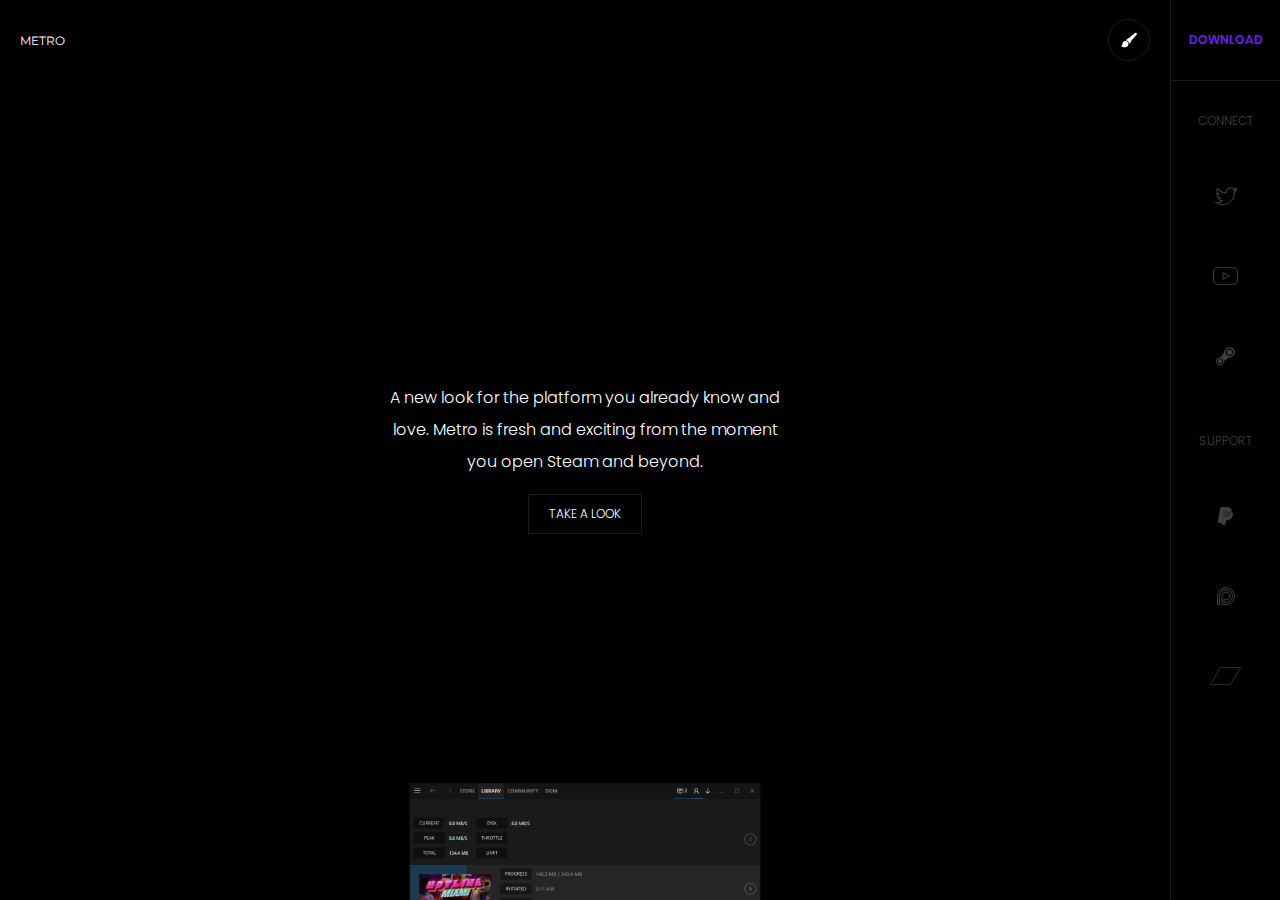
==== index.html @ f6cd9acb "Initial Commit" ====
<!doctype html>
<html lang="en">
  <head>
    <meta charset="utf-8">
    <title>Metro</title>
    <meta name="description" content="Metro for Steam">
    <meta name="author" content="Dominic Minischetti">
    <meta name="viewport" content="width=device-width, height=device-height, initial-scale=1.0, minimum-scale=1.0, maximum-scale=1.0, user-scalable=no">
    <link href='https://fonts.googleapis.com/css?family=Poppins:400,300|Montserrat|Libre+Baskerville' rel='stylesheet' type='text/css'>
    <link rel="stylesheet" href="css/style.css">
    <link rel="shortcut icon" href="assets/favicon.ico" type="image/x-icon">
    <link rel="icon" href="assets/favicon.png" type="image/png">
  </head>
  <body>

    <div class="video-container">
      <span class="video-close">Close</span>
      <iframe width="1280" height="720" src="https://www.youtube.com/embed/JkU-_6MMcXQ?enablejsapi=1" frameborder="0" allowfullscreen></iframe>
      <div class="dim"></div>
    </div>
    <div class="container">
      <div class="section">
        <nav>
          <h1>Metro</h1>
          <div>
            <a href="" class="icon-container">
              <img class="icon" src="assets/brush.svg"/>
            </a>
          </div>
        </nav>
        <div class="content">
          <p>A new look for the platform you already know and love. Metro is fresh and exciting from the moment you open Steam and beyond.</p>
          <span class="video button">Take a Look</span>
          <img src="assets/downloads.png"/>
        </div>
      </div>
      <div class="sidebar">
        <a href="" class="item important">Download</a>
        <span class="item label">Connect</span>
        <a href="" class="item">
          <img class="icon" src="assets/twitter.svg"/>
        </a>
        <a href="" class="item">
          <img class="icon" src="assets/youtube.svg"/>
        </a>
        <a href="" class="item">
          <img class="icon" src="assets/steam.svg"/>
        </a>
        <div class="item label tooltip-container">
          <span>Support</span>
          <div class="tooltip">
            <span>If you<img src="assets/heart.svg"/>Metro</span>
          </div>
        </div>
        <a href="" class="item">
          <img class="icon" src="assets/paypal.svg"/>
        </a>
        <a href="" class="item">
          <img class="icon" src="assets/patreon.svg"/>
        </a>
        <a href="" class="item">
          <img class="icon" src="assets/bandcamp.svg"/>
        </a>
      </div>
    </div>
    <script src="js/jquery.js"></script>
    <script src="js/custom.js"></script>
  </body>
</html>
---- css/style.css ----
::selection{color:#fff;background-color:#6624e2}html,body{margin:0;padding:0}html,body,.container,.dim{width:100%;height:100%}html{font-size:10px}body{font-family:'Poppins',sans-serif;font-size:1.6rem;font-weight:300;background-color:#000;color:#fff;overflow:hidden}.noScroll{overflow:hidden}h1,h2,h3{font-family:'Montserrat',sans-serif;font-weight:400;text-transform:uppercase}h1,h2{margin:0}h1{font-size:4.8rem}h2{text-align:center;font-size:3.6rem}h3{text-align:center;font-size:1.8rem}a{color:inherit;text-decoration:none}p{line-height:2}nav,nav div,.container,.section,.sidebar,.icon-container{display:flex}.content,.icon,nav h1,nav div{margin:auto}nav,.sidebar{box-sizing:border-box}nav{position:absolute;width:100%;height:8rem;padding:0 2rem;justify-content:space-between;}nav h1,nav div{flex:1}nav h1{font-size:1.2rem}nav div{justify-content:flex-end}nav .icon-container{width:4rem;height:4rem;border:1px solid rgba(255,255,255,0.1);border-radius:50%}.container{transition:.25s all ease}.shrink{opacity:0;transform:scale(.9)}.section{position:relative;width:100%;height:100%;}.section .button{cursor:pointer;display:inline-block;font-size:1.2rem;text-transform:uppercase;border:1px solid rgba(255,255,255,0.1);padding:1rem 2rem}.content{text-align:center;width:35%;}.content img{width:30%;position:absolute;left:50%;transform:translateX(-50%);bottom:0}.sidebar{width:12rem;border-left:1px solid rgba(255,255,255,0.1);font-size:1.2rem;flex-direction:column;background-color:#000;}.sidebar .item{width:100%;height:8rem;line-height:8rem;text-align:center;text-transform:uppercase;color:rgba(255,255,255,0.25)}.sidebar .label{position:relative;cursor:pointer}.sidebar .tooltip-container .tooltip{visibility:hidden;color:rgba(255,255,255,0.25);position:absolute;top:0;right:75%;width:20rem;height:100%;background-color:rgba(255,255,255,0.05);z-index:-1;opacity:0;transition:.25s all ease;}.sidebar .tooltip-container .tooltip span img{animation:1s pulse infinite;vertical-align:sub;margin:0 1rem}.sidebar .tooltip-container:hover .tooltip{visibility:visible;opacity:1;right:100%}.sidebar .important{font-weight:600;color:#6624e2;border-bottom:1px solid rgba(255,255,255,0.1)}.sidebar .item .icon{transition:.25s all ease;filter:grayscale(1)}.sidebar .item:hover .icon{filter:grayscale(0)}.video-container{position:fixed;z-index:2;top:0;left:0;width:100%;height:100%;transform:scale(1.1);opacity:0;visibility:hidden;transition:.25s all ease;}.video-container.open{opacity:1;visibility:visible;transform:scale(1)}.video-container .dim{position:fixed;top:0;left:0;visibility:hidden;z-index:2}iframe{position:absolute;top:50%;left:50%;transform:translate(-50%,-50%);position:fixed;transition:.25s all ease;opacity:0;visibility:hidden;z-index:3;width:1280px;height:720px}.video-close{cursor:pointer;position:absolute;right:0;width:12rem;height:8rem;line-height:8rem;font-size:1.2rem;font-weight:600;color:#6624e2;text-transform:uppercase;text-align:center;border:1px solid rgba(255,255,255,0.1);border-top:0;border-right:0}.open{visibility:visible;opacity:1}@keyframes pulse{0%{transform:scale(1)}20%{transform:scale(1.1)}30%{transform:scale(1)}40%{transform:scale(1.1)}}@keyframes slideDown{0%{opacity:0;transform:translateY(-10%)}100%{opacity:1;transform:translateY(0)}}/*# sourceMappingURL=style.css.map */
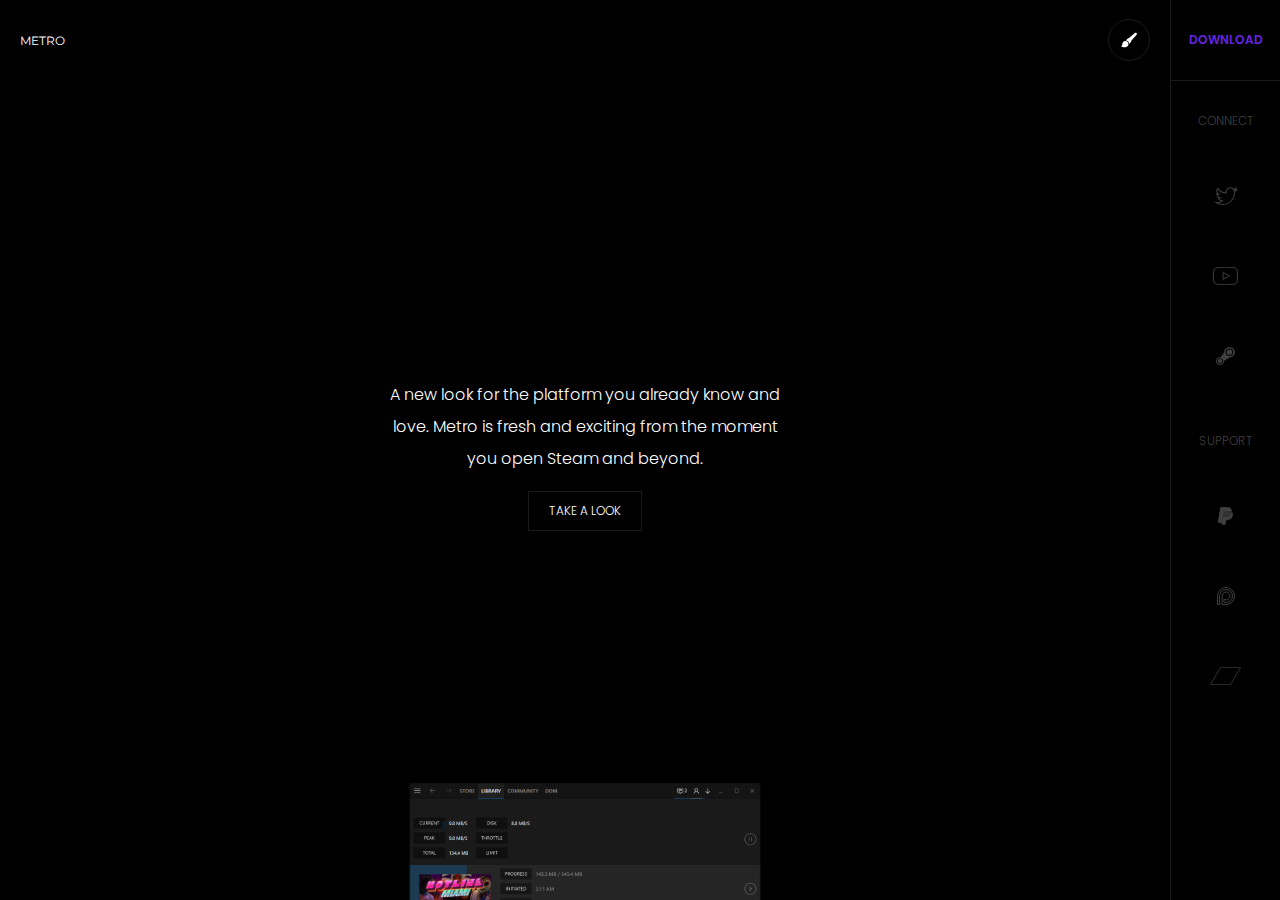
==== commit ac1b03e8: "Remove deprecated JS and CSS, Add button hover effect" ====
--- a/index.html
+++ b/index.html
@@ -30,12 +30,12 @@
         </nav>
         <div class="content">
           <p>A new look for the platform you already know and love. Metro is fresh and exciting from the moment you open Steam and beyond.</p>
-          <span class="video button">Take a Look</span>
+          <span class="video-toggle button flash">Take a Look</span>
           <img src="assets/downloads.png"/>
         </div>
       </div>
       <div class="sidebar">
-        <a href="" class="item important">Download</a>
+        <a href="" class="item important flash">Download</a>
         <span class="item label">Connect</span>
         <a href="" class="item">
           <img class="icon" src="assets/twitter.svg"/>
--- a/css/style.css
+++ b/css/style.css
@@ -1 +1 @@
-::selection{color:#fff;background-color:#6624e2}html,body{margin:0;padding:0}html,body,.container,.dim{width:100%;height:100%}html{font-size:10px}body{font-family:'Poppins',sans-serif;font-size:1.6rem;font-weight:300;background-color:#000;color:#fff;overflow:hidden}.noScroll{overflow:hidden}h1,h2,h3{font-family:'Montserrat',sans-serif;font-weight:400;text-transform:uppercase}h1,h2{margin:0}h1{font-size:4.8rem}h2{text-align:center;font-size:3.6rem}h3{text-align:center;font-size:1.8rem}a{color:inherit;text-decoration:none}p{line-height:2}nav,nav div,.container,.section,.sidebar,.icon-container{display:flex}.content,.icon,nav h1,nav div{margin:auto}nav,.sidebar{box-sizing:border-box}nav{position:absolute;width:100%;height:8rem;padding:0 2rem;justify-content:space-between;}nav h1,nav div{flex:1}nav h1{font-size:1.2rem}nav div{justify-content:flex-end}nav .icon-container{width:4rem;height:4rem;border:1px solid rgba(255,255,255,0.1);border-radius:50%}.container{transition:.25s all ease}.shrink{opacity:0;transform:scale(.9)}.section{position:relative;width:100%;height:100%;}.section .button{cursor:pointer;display:inline-block;font-size:1.2rem;text-transform:uppercase;border:1px solid rgba(255,255,255,0.1);padding:1rem 2rem}.content{text-align:center;width:35%;}.content img{width:30%;position:absolute;left:50%;transform:translateX(-50%);bottom:0}.sidebar{width:12rem;border-left:1px solid rgba(255,255,255,0.1);font-size:1.2rem;flex-direction:column;background-color:#000;}.sidebar .item{width:100%;height:8rem;line-height:8rem;text-align:center;text-transform:uppercase;color:rgba(255,255,255,0.25)}.sidebar .label{position:relative;cursor:pointer}.sidebar .tooltip-container .tooltip{visibility:hidden;color:rgba(255,255,255,0.25);position:absolute;top:0;right:75%;width:20rem;height:100%;background-color:rgba(255,255,255,0.05);z-index:-1;opacity:0;transition:.25s all ease;}.sidebar .tooltip-container .tooltip span img{animation:1s pulse infinite;vertical-align:sub;margin:0 1rem}.sidebar .tooltip-container:hover .tooltip{visibility:visible;opacity:1;right:100%}.sidebar .important{font-weight:600;color:#6624e2;border-bottom:1px solid rgba(255,255,255,0.1)}.sidebar .item .icon{transition:.25s all ease;filter:grayscale(1)}.sidebar .item:hover .icon{filter:grayscale(0)}.video-container{position:fixed;z-index:2;top:0;left:0;width:100%;height:100%;transform:scale(1.1);opacity:0;visibility:hidden;transition:.25s all ease;}.video-container.open{opacity:1;visibility:visible;transform:scale(1)}.video-container .dim{position:fixed;top:0;left:0;visibility:hidden;z-index:2}iframe{position:absolute;top:50%;left:50%;transform:translate(-50%,-50%);position:fixed;transition:.25s all ease;opacity:0;visibility:hidden;z-index:3;width:1280px;height:720px}.video-close{cursor:pointer;position:absolute;right:0;width:12rem;height:8rem;line-height:8rem;font-size:1.2rem;font-weight:600;color:#6624e2;text-transform:uppercase;text-align:center;border:1px solid rgba(255,255,255,0.1);border-top:0;border-right:0}.open{visibility:visible;opacity:1}@keyframes pulse{0%{transform:scale(1)}20%{transform:scale(1.1)}30%{transform:scale(1)}40%{transform:scale(1.1)}}@keyframes slideDown{0%{opacity:0;transform:translateY(-10%)}100%{opacity:1;transform:translateY(0)}}/*# sourceMappingURL=style.css.map */+::selection{color:#fff;background-color:#6624e2}html,body{margin:0;padding:0}html,body,.container,.dim{width:100%;height:100%}html{font-size:10px}body{font-family:'Poppins',sans-serif;font-size:1.6rem;font-weight:300;background-color:#000;color:#fff;overflow:hidden}h1,h2,h3{font-family:'Montserrat',sans-serif;font-weight:400;text-transform:uppercase}h1,h2{margin:0}h1{font-size:4.8rem}h2{text-align:center;font-size:3.6rem}h3{text-align:center;font-size:1.8rem}a{color:inherit;text-decoration:none}p{line-height:2}nav,nav div,.container,.section,.sidebar,.icon-container{display:flex}.content,.icon,nav h1,nav div{margin:auto}nav,.sidebar{box-sizing:border-box}nav{position:absolute;width:100%;height:8rem;padding:0 2rem;justify-content:space-between;}nav h1,nav div{flex:1}nav h1{font-size:1.2rem}nav div{justify-content:flex-end}nav .icon-container{width:4rem;height:4rem;border:1px solid rgba(255,255,255,0.1);border-radius:50%}.container{transition:.25s all ease}.shrink{opacity:0;visibility:hidden;transform:scale(.9)}.section{position:relative;width:100%;height:100%;}.section .button{cursor:pointer;display:inline-block;font-size:1.2rem;text-transform:uppercase;border:1px solid rgba(255,255,255,0.1);padding:1rem 2rem}.flash{position:relative;overflow:hidden;}.flash:after{z-index:0;transition:.25s all ease;content:"";position:absolute;top:50%;left:50%;transform:translate(-50%,-50%);top:0;width:100%;height:100%;background-color:rgba(255,255,255,0.05);transform:translate(-50%,-100%)}.flash:hover:after{transform:translate(-50%,100%)}.content{text-align:center;width:35%;}.content img{width:30%;position:absolute;left:50%;transform:translateX(-50%);bottom:0}.sidebar{width:12rem;border-left:1px solid rgba(255,255,255,0.1);font-size:1.2rem;flex-direction:column;background-color:#000;}.sidebar .item{width:100%;height:8rem;line-height:8rem;text-align:center;text-transform:uppercase;color:rgba(255,255,255,0.25)}.sidebar .label{position:relative;cursor:pointer}.sidebar .tooltip-container .tooltip{opacity:0;visibility:hidden;color:rgba(255,255,255,0.25);position:absolute;top:0;right:75%;width:20rem;height:100%;background-color:rgba(255,255,255,0.05);z-index:-1;transition:.25s all ease;}.sidebar .tooltip-container .tooltip span img{animation:1s pulse infinite;vertical-align:sub;margin:0 1rem}.sidebar .tooltip-container:hover .tooltip{opacity:1;visibility:visible;right:100%}.sidebar .important{font-weight:600;color:#6624e2;border-bottom:1px solid rgba(255,255,255,0.1)}.sidebar .item .icon{transition:.25s all ease;filter:grayscale(1)}.sidebar .item:hover .icon{filter:grayscale(0)}.video-container{position:fixed;z-index:2;top:0;left:0;width:100%;height:100%;transform:scale(1.1);opacity:0;visibility:hidden;transition:.25s all ease;}.video-container.open{opacity:1;visibility:visible;transform:scale(1)}.video-container .dim{position:fixed;top:0;left:0;opacity:0;visibility:hidden;z-index:2}iframe{position:absolute;top:50%;left:50%;transform:translate(-50%,-50%);position:fixed;transition:.25s all ease;opacity:0;visibility:hidden;z-index:3;width:1280px;height:720px}.video-close{cursor:pointer;position:absolute;right:0;width:12rem;height:8rem;line-height:8rem;font-size:1.2rem;font-weight:600;color:#6624e2;text-transform:uppercase;text-align:center;border:1px solid rgba(255,255,255,0.1);border-top:0;border-right:0}.open{opacity:1;visibility:visible}@keyframes pulse{0%{transform:scale(1)}20%{transform:scale(1.1)}30%{transform:scale(1)}40%{transform:scale(1.1)}}/*# sourceMappingURL=style.css.map */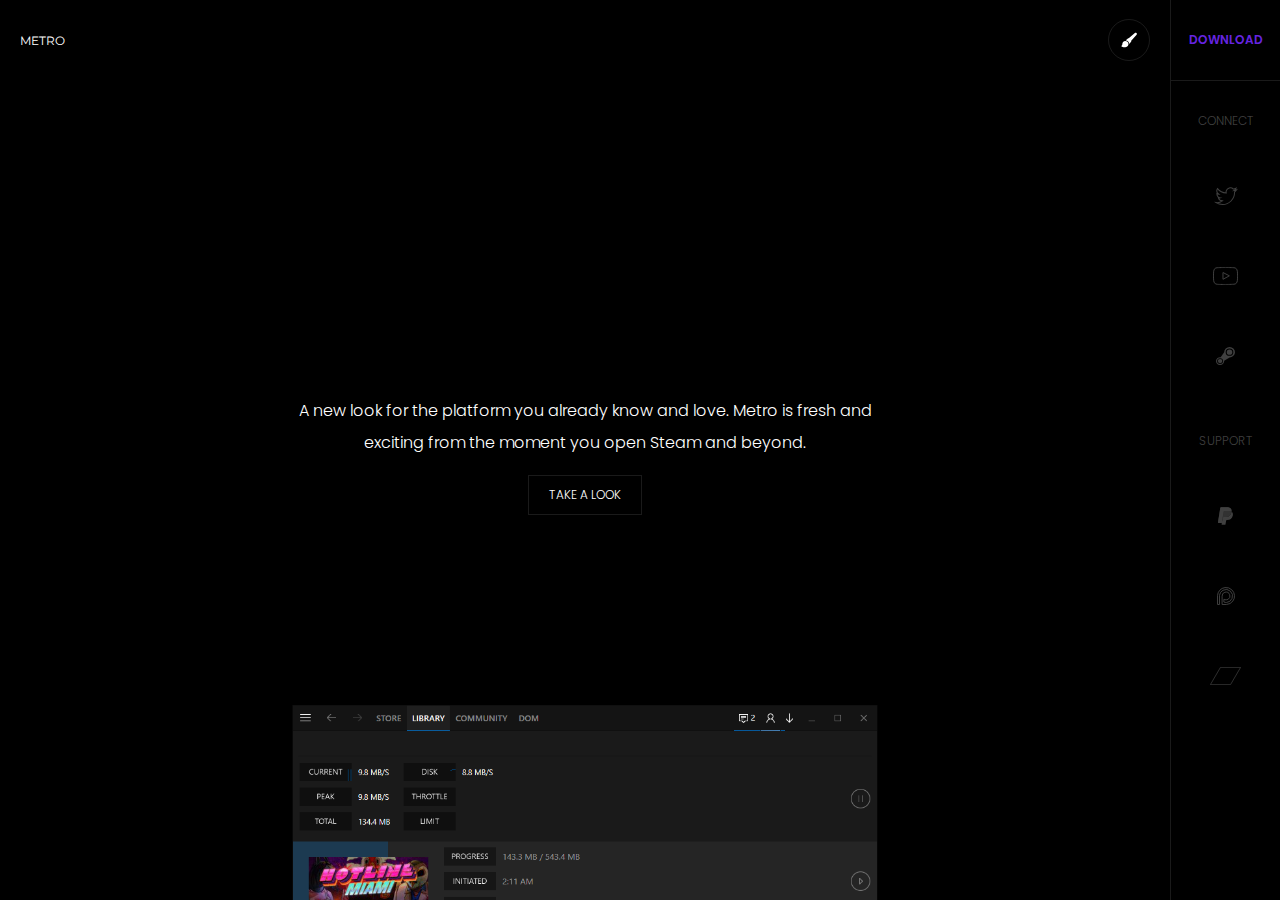
==== commit 701a7448: "Add Personalize button hover effect, Adjust support heart spacing" ====
--- a/index.html
+++ b/index.html
@@ -12,7 +12,6 @@
     <link rel="icon" href="assets/favicon.png" type="image/png">
   </head>
   <body>
-
     <div class="video-container">
       <span class="video-close">Close</span>
       <iframe width="1280" height="720" src="https://www.youtube.com/embed/JkU-_6MMcXQ?enablejsapi=1" frameborder="0" allowfullscreen></iframe>
@@ -23,7 +22,7 @@
         <nav>
           <h1>Metro</h1>
           <div>
-            <a href="" class="icon-container">
+            <a href="" class="icon-container flash">
               <img class="icon" src="assets/brush.svg"/>
             </a>
           </div>
--- a/css/style.css
+++ b/css/style.css
@@ -1 +1 @@
-::selection{color:#fff;background-color:#6624e2}html,body{margin:0;padding:0}html,body,.container,.dim{width:100%;height:100%}html{font-size:10px}body{font-family:'Poppins',sans-serif;font-size:1.6rem;font-weight:300;background-color:#000;color:#fff;overflow:hidden}h1,h2,h3{font-family:'Montserrat',sans-serif;font-weight:400;text-transform:uppercase}h1,h2{margin:0}h1{font-size:4.8rem}h2{text-align:center;font-size:3.6rem}h3{text-align:center;font-size:1.8rem}a{color:inherit;text-decoration:none}p{line-height:2}nav,nav div,.container,.section,.sidebar,.icon-container{display:flex}.content,.icon,nav h1,nav div{margin:auto}nav,.sidebar{box-sizing:border-box}nav{position:absolute;width:100%;height:8rem;padding:0 2rem;justify-content:space-between;}nav h1,nav div{flex:1}nav h1{font-size:1.2rem}nav div{justify-content:flex-end}nav .icon-container{width:4rem;height:4rem;border:1px solid rgba(255,255,255,0.1);border-radius:50%}.container{transition:.25s all ease}.shrink{opacity:0;visibility:hidden;transform:scale(.9)}.section{position:relative;width:100%;height:100%;}.section .button{cursor:pointer;display:inline-block;font-size:1.2rem;text-transform:uppercase;border:1px solid rgba(255,255,255,0.1);padding:1rem 2rem}.flash{position:relative;overflow:hidden;}.flash:after{z-index:0;transition:.25s all ease;content:"";position:absolute;top:50%;left:50%;transform:translate(-50%,-50%);top:0;width:100%;height:100%;background-color:rgba(255,255,255,0.05);transform:translate(-50%,-100%)}.flash:hover:after{transform:translate(-50%,100%)}.content{text-align:center;width:35%;}.content img{width:30%;position:absolute;left:50%;transform:translateX(-50%);bottom:0}.sidebar{width:12rem;border-left:1px solid rgba(255,255,255,0.1);font-size:1.2rem;flex-direction:column;background-color:#000;}.sidebar .item{width:100%;height:8rem;line-height:8rem;text-align:center;text-transform:uppercase;color:rgba(255,255,255,0.25)}.sidebar .label{position:relative;cursor:pointer}.sidebar .tooltip-container .tooltip{opacity:0;visibility:hidden;color:rgba(255,255,255,0.25);position:absolute;top:0;right:75%;width:20rem;height:100%;background-color:rgba(255,255,255,0.05);z-index:-1;transition:.25s all ease;}.sidebar .tooltip-container .tooltip span img{animation:1s pulse infinite;vertical-align:sub;margin:0 1rem}.sidebar .tooltip-container:hover .tooltip{opacity:1;visibility:visible;right:100%}.sidebar .important{font-weight:600;color:#6624e2;border-bottom:1px solid rgba(255,255,255,0.1)}.sidebar .item .icon{transition:.25s all ease;filter:grayscale(1)}.sidebar .item:hover .icon{filter:grayscale(0)}.video-container{position:fixed;z-index:2;top:0;left:0;width:100%;height:100%;transform:scale(1.1);opacity:0;visibility:hidden;transition:.25s all ease;}.video-container.open{opacity:1;visibility:visible;transform:scale(1)}.video-container .dim{position:fixed;top:0;left:0;opacity:0;visibility:hidden;z-index:2}iframe{position:absolute;top:50%;left:50%;transform:translate(-50%,-50%);position:fixed;transition:.25s all ease;opacity:0;visibility:hidden;z-index:3;width:1280px;height:720px}.video-close{cursor:pointer;position:absolute;right:0;width:12rem;height:8rem;line-height:8rem;font-size:1.2rem;font-weight:600;color:#6624e2;text-transform:uppercase;text-align:center;border:1px solid rgba(255,255,255,0.1);border-top:0;border-right:0}.open{opacity:1;visibility:visible}@keyframes pulse{0%{transform:scale(1)}20%{transform:scale(1.1)}30%{transform:scale(1)}40%{transform:scale(1.1)}}/*# sourceMappingURL=style.css.map */+::selection{color:#fff;background-color:#6624e2}html,body{margin:0;padding:0}html,body,.container,.dim{width:100%;height:100%}html{font-size:10px}body{font-family:'Poppins',sans-serif;font-size:1.6rem;font-weight:300;background-color:#000;color:#fff;overflow:hidden}h1,h2,h3{font-family:'Montserrat',sans-serif;font-weight:400;text-transform:uppercase}h1,h2{margin:0}h1{font-size:4.8rem}h2{text-align:center;font-size:3.6rem}h3{text-align:center;font-size:1.8rem}a{color:inherit;text-decoration:none}p{line-height:2}nav,nav div,.container,.section,.sidebar,.icon-container{display:flex}.content,.icon,nav h1,nav div{margin:auto}nav,.sidebar{box-sizing:border-box}nav{position:absolute;width:100%;height:8rem;padding:0 2rem;justify-content:space-between;}nav h1,nav div{flex:1}nav h1{font-size:1.2rem}nav div{justify-content:flex-end}nav .icon-container{width:4rem;height:4rem;border:1px solid rgba(255,255,255,0.1);border-radius:50%;z-index:0}.container{transition:.25s all ease}.shrink{opacity:0;visibility:hidden;transform:scale(.9)}.section{position:relative;width:100%;height:100%;}.section .button{cursor:pointer;display:inline-block;font-size:1.2rem;text-transform:uppercase;border:1px solid rgba(255,255,255,0.1);padding:1rem 2rem}.flash{position:relative;overflow:hidden;}.flash:after{z-index:0;transition:.25s all ease;content:"";position:absolute;top:50%;left:50%;transform:translate(-50%,-50%);top:0;width:100%;height:100%;background-color:rgba(255,255,255,0.1);transform:translate(-50%,-100%)}.flash:hover:after{transform:translate(-50%,100%)}.content{text-align:center;width:35%;}.content img{width:35%;position:absolute;left:50%;bottom:0;transform:translateX(-50%)}.sidebar{width:12rem;border-left:1px solid rgba(255,255,255,0.1);font-size:1.2rem;flex-direction:column;background-color:#000;}.sidebar .item{width:100%;height:8rem;line-height:8rem;text-align:center;text-transform:uppercase;color:rgba(255,255,255,0.25)}.sidebar .label{position:relative;cursor:pointer}.sidebar .tooltip-container .tooltip{opacity:0;visibility:hidden;color:rgba(255,255,255,0.25);position:absolute;top:0;right:75%;width:20rem;height:100%;background-color:rgba(255,255,255,0.05);z-index:-1;transition:.25s all ease;}.sidebar .tooltip-container .tooltip span img{animation:1s pulse infinite;vertical-align:sub;margin:0 .75rem}.sidebar .tooltip-container:hover .tooltip{opacity:1;visibility:visible;right:100%}.sidebar .important{font-weight:600;color:#6624e2;border-bottom:1px solid rgba(255,255,255,0.1)}.sidebar .item .icon{transition:.25s all ease;filter:grayscale(1)}.sidebar .item:hover .icon{filter:grayscale(0)}.video-container{position:fixed;z-index:2;top:0;left:0;width:100%;height:100%;transform:scale(1.1);opacity:0;visibility:hidden;transition:.25s all ease;}.video-container.open{opacity:1;visibility:visible;transform:scale(1)}.video-container .dim{position:fixed;top:0;left:0;opacity:0;visibility:hidden;z-index:2}iframe{position:absolute;top:50%;left:50%;transform:translate(-50%,-50%);position:fixed;transition:.25s all ease;opacity:0;visibility:hidden;z-index:3;width:1280px;height:720px}.video-close{cursor:pointer;position:absolute;right:0;width:12rem;height:8rem;line-height:8rem;font-size:1.2rem;font-weight:600;color:#6624e2;text-transform:uppercase;text-align:center;border:1px solid rgba(255,255,255,0.1);border-top:0;border-right:0}.open{opacity:1;visibility:visible}@media (max-width:1440px){.content{width:50%;}.content img{width:50%}}@media (max-width:1024px){.content{width:75%;}.content img{width:75%}}@media (max-width:768px){nav div,.sidebar{display:none}.content{width:90%;}.content img{width:90%}}@media (max-width:768px) and (orientation:landscape){.content{width:90%;}.content img{display:none}}@keyframes pulse{0%{transform:scale(1)}20%{transform:scale(1.1)}30%{transform:scale(1)}40%{transform:scale(1.1)}}/*# sourceMappingURL=style.css.map */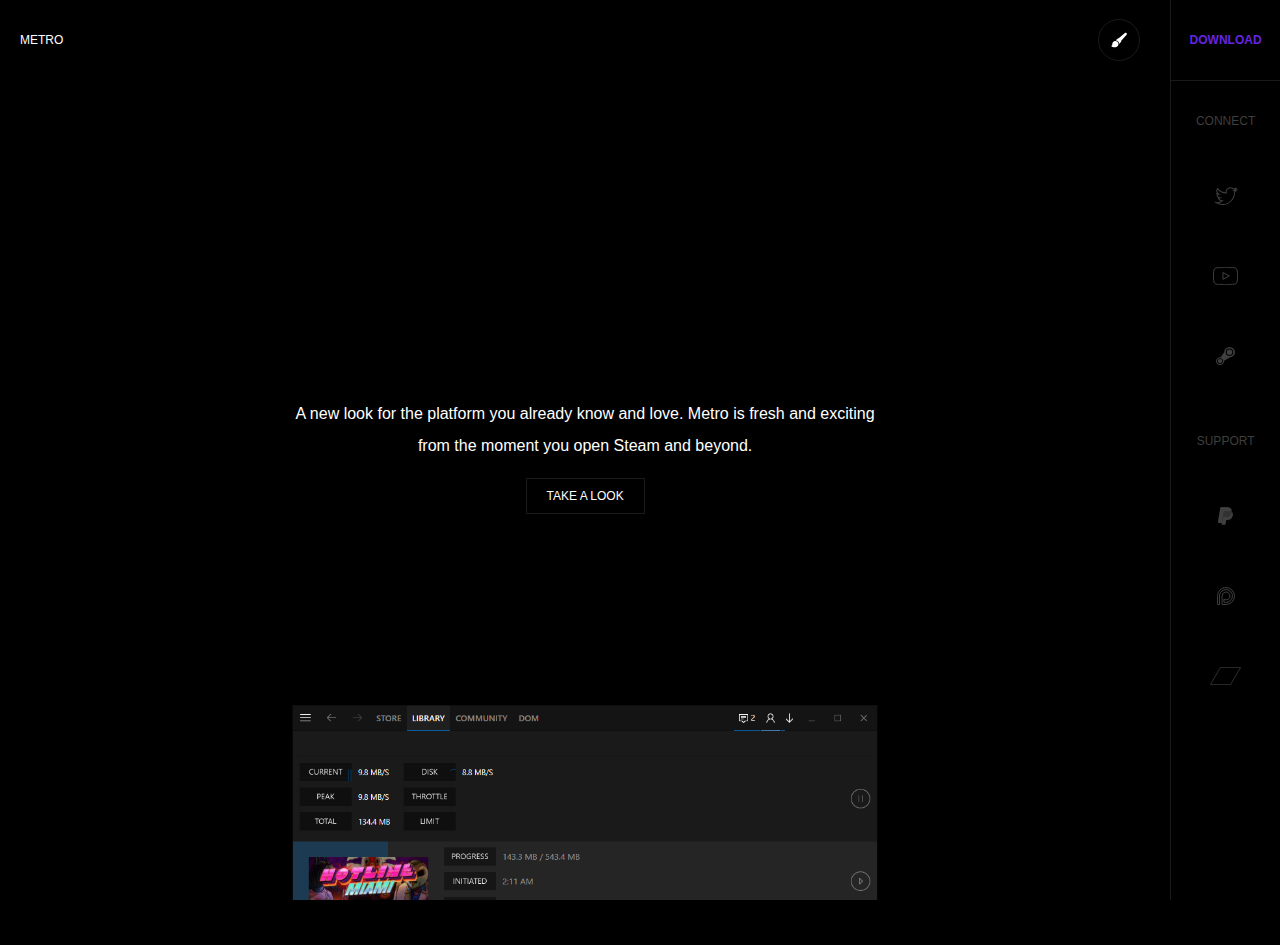
==== commit 136e9b55: "Determine width of nav with calc, Adjust various z-index values, Add shrink/grow animations on trans" ====
--- a/index.html
+++ b/index.html
@@ -6,27 +6,75 @@
     <meta name="description" content="Metro for Steam">
     <meta name="author" content="Dominic Minischetti">
     <meta name="viewport" content="width=device-width, height=device-height, initial-scale=1.0, minimum-scale=1.0, maximum-scale=1.0, user-scalable=no">
-    <link href='https://fonts.googleapis.com/css?family=Poppins:400,300|Montserrat|Libre+Baskerville' rel='stylesheet' type='text/css'>
     <link rel="stylesheet" href="css/style.css">
     <link rel="shortcut icon" href="assets/favicon.ico" type="image/x-icon">
     <link rel="icon" href="assets/favicon.png" type="image/png">
   </head>
   <body>
+    <nav>
+      <h1>Metro</h1>
+      <div>
+        <span id="personalize-toggle" class="icon-container flash">
+          <img class="icon" src="assets/brush.svg"/>
+        </span>
+      </div>
+    </nav>
     <div class="video-container">
-      <span class="video-close">Close</span>
+      <span class="action flash video-toggle">Close</span>
       <iframe width="1280" height="720" src="https://www.youtube.com/embed/JkU-_6MMcXQ?enablejsapi=1" frameborder="0" allowfullscreen></iframe>
       <div class="dim"></div>
     </div>
-    <div class="container">
+    <div id="personalize" class="personalize-container hidden">
+      <span class="action flash">Save</span>
       <div class="section">
-        <nav>
-          <h1>Metro</h1>
-          <div>
-            <a href="" class="icon-container flash">
-              <img class="icon" src="assets/brush.svg"/>
-            </a>
+        <div class="row color">
+          <span class="swatch"></span>
+          <span class="swatch"></span>
+          <span class="swatch"></span>
+          <span class="swatch"></span>
+          <span class="swatch"></span>
+          <span class="swatch"></span>
+          <span class="swatch"></span>
+          <span class="swatch"></span>
+        </div>
+        <div class="row decal">
+          <span class="swatch"></span>
+          <span class="swatch"></span>
+          <span class="swatch"></span>
+          <span class="swatch"></span>
+          <span class="swatch"></span>
+          <span class="swatch"></span>
+          <span class="swatch"></span>
+          <span class="swatch"></span>
+        </div>
+        <div class="row list">
+          <div class="fonts">
+            <span>Segoe UI</span>
+            <span>Segoe UI</span>
+            <span>Segoe UI</span>
+            <span>Segoe UI</span>
+            <span>Segoe UI</span>
+            <span>Segoe UI</span>
           </div>
-        </nav>
+        </div>
+        <div class="row grid">
+          <div class="option enabled">
+            <div class="check">
+              <img src="assets/check.svg"/>
+            </div>
+            <span>Display a Download Indicator</span>
+          </div>
+          <div class="option">
+            <div class="check">
+              <img src="assets/check.svg"/>
+            </div>
+            <span>Dim Uninstalled Artwork</span>
+          </div>
+        </div>
+      </div>
+    </div>
+    <div id="home" class="container">
+      <div class="section">
         <div class="content">
           <p>A new look for the platform you already know and love. Metro is fresh and exciting from the moment you open Steam and beyond.</p>
           <span class="video-toggle button flash">Take a Look</span>
--- a/css/style.css
+++ b/css/style.css
@@ -1 +1,463 @@
-::selection{color:#fff;background-color:#6624e2}html,body{margin:0;padding:0}html,body,.container,.dim{width:100%;height:100%}html{font-size:10px}body{font-family:'Poppins',sans-serif;font-size:1.6rem;font-weight:300;background-color:#000;color:#fff;overflow:hidden}h1,h2,h3{font-family:'Montserrat',sans-serif;font-weight:400;text-transform:uppercase}h1,h2{margin:0}h1{font-size:4.8rem}h2{text-align:center;font-size:3.6rem}h3{text-align:center;font-size:1.8rem}a{color:inherit;text-decoration:none}p{line-height:2}nav,nav div,.container,.section,.sidebar,.icon-container{display:flex}.content,.icon,nav h1,nav div{margin:auto}nav,.sidebar{box-sizing:border-box}nav{position:absolute;width:100%;height:8rem;padding:0 2rem;justify-content:space-between;}nav h1,nav div{flex:1}nav h1{font-size:1.2rem}nav div{justify-content:flex-end}nav .icon-container{width:4rem;height:4rem;border:1px solid rgba(255,255,255,0.1);border-radius:50%;z-index:0}.container{transition:.25s all ease}.shrink{opacity:0;visibility:hidden;transform:scale(.9)}.section{position:relative;width:100%;height:100%;}.section .button{cursor:pointer;display:inline-block;font-size:1.2rem;text-transform:uppercase;border:1px solid rgba(255,255,255,0.1);padding:1rem 2rem}.flash{position:relative;overflow:hidden;}.flash:after{z-index:0;transition:.25s all ease;content:"";position:absolute;top:50%;left:50%;transform:translate(-50%,-50%);top:0;width:100%;height:100%;background-color:rgba(255,255,255,0.1);transform:translate(-50%,-100%)}.flash:hover:after{transform:translate(-50%,100%)}.content{text-align:center;width:35%;}.content img{width:35%;position:absolute;left:50%;bottom:0;transform:translateX(-50%)}.sidebar{width:12rem;border-left:1px solid rgba(255,255,255,0.1);font-size:1.2rem;flex-direction:column;background-color:#000;}.sidebar .item{width:100%;height:8rem;line-height:8rem;text-align:center;text-transform:uppercase;color:rgba(255,255,255,0.25)}.sidebar .label{position:relative;cursor:pointer}.sidebar .tooltip-container .tooltip{opacity:0;visibility:hidden;color:rgba(255,255,255,0.25);position:absolute;top:0;right:75%;width:20rem;height:100%;background-color:rgba(255,255,255,0.05);z-index:-1;transition:.25s all ease;}.sidebar .tooltip-container .tooltip span img{animation:1s pulse infinite;vertical-align:sub;margin:0 .75rem}.sidebar .tooltip-container:hover .tooltip{opacity:1;visibility:visible;right:100%}.sidebar .important{font-weight:600;color:#6624e2;border-bottom:1px solid rgba(255,255,255,0.1)}.sidebar .item .icon{transition:.25s all ease;filter:grayscale(1)}.sidebar .item:hover .icon{filter:grayscale(0)}.video-container{position:fixed;z-index:2;top:0;left:0;width:100%;height:100%;transform:scale(1.1);opacity:0;visibility:hidden;transition:.25s all ease;}.video-container.open{opacity:1;visibility:visible;transform:scale(1)}.video-container .dim{position:fixed;top:0;left:0;opacity:0;visibility:hidden;z-index:2}iframe{position:absolute;top:50%;left:50%;transform:translate(-50%,-50%);position:fixed;transition:.25s all ease;opacity:0;visibility:hidden;z-index:3;width:1280px;height:720px}.video-close{cursor:pointer;position:absolute;right:0;width:12rem;height:8rem;line-height:8rem;font-size:1.2rem;font-weight:600;color:#6624e2;text-transform:uppercase;text-align:center;border:1px solid rgba(255,255,255,0.1);border-top:0;border-right:0}.open{opacity:1;visibility:visible}@media (max-width:1440px){.content{width:50%;}.content img{width:50%}}@media (max-width:1024px){.content{width:75%;}.content img{width:75%}}@media (max-width:768px){nav div,.sidebar{display:none}.content{width:90%;}.content img{width:90%}}@media (max-width:768px) and (orientation:landscape){.content{width:90%;}.content img{display:none}}@keyframes pulse{0%{transform:scale(1)}20%{transform:scale(1.1)}30%{transform:scale(1)}40%{transform:scale(1.1)}}/*# sourceMappingURL=style.css.map */+@font-face {
+  font-family: 'Montserrat';
+  src: url("../fonts/Montserrat-Regular.woff") format('woff');
+  src: url("../fonts/Montserrat-Regular.woff2") format('woff2');
+}
+@font-face {
+  font-family: 'Montserrat Light';
+  src: url("../fonts/Montserrat-Light.woff") format('woff');
+  src: url("../fonts/Montserrat-Light.woff2") format('woff2');
+}
+@font-face {
+  font-family: 'Poppins';
+  src: local('Poppins Light'), local('Poppins-Light'), url("../fonts/Poppins.woff2") format('woff2'), url("../fonts/Poppins") format('woff');
+}
+.hidden {
+  opacity: 0;
+  visibility: hidden;
+}
+.visible {
+  opacity: 1;
+  visibility: visible;
+}
+#personalize-toggle,
+.button,
+.action,
+.label {
+  cursor: pointer;
+}
+::selection {
+  color: #fff;
+  background-color: #6624e2;
+}
+html,
+body {
+  margin: 0;
+  padding: 0;
+}
+html,
+body,
+.container,
+.dim {
+  width: 100%;
+  height: 100%;
+}
+html {
+  font-size: 10px;
+}
+body {
+  font-family: 'Poppins', sans-serif;
+  font-size: 1.6rem;
+  font-weight: 300;
+  background-color: #000;
+  color: #fff;
+  overflow: hidden;
+}
+h1,
+h2,
+h3 {
+  font-family: 'Montserrat', sans-serif;
+  font-weight: 400;
+  text-transform: uppercase;
+}
+h1,
+h2 {
+  margin: 0;
+}
+h1 {
+  font-size: 4.8rem;
+}
+h2 {
+  text-align: center;
+  font-size: 3.6rem;
+}
+h3 {
+  text-align: center;
+  font-size: 1.8rem;
+}
+a {
+  color: inherit;
+  text-decoration: none;
+}
+p {
+  line-height: 2;
+}
+nav,
+nav div,
+.container,
+.section,
+.sidebar,
+.icon-container {
+  display: flex;
+}
+.content,
+.icon,
+nav h1,
+nav div {
+  margin: auto;
+}
+nav,
+.sidebar {
+  box-sizing: border-box;
+}
+nav {
+  position: absolute;
+  width: calc(100% - 12rem);
+  height: 8rem;
+  padding: 0 2rem 0 2rem;
+  justify-content: space-between;
+  z-index: 3;
+}
+nav h1,
+nav div {
+  flex: 1;
+}
+nav h1 {
+  font-size: 1.2rem;
+}
+nav div {
+  justify-content: flex-end;
+}
+nav .icon-container {
+  width: 4rem;
+  height: 4rem;
+  border: 1px solid rgba(255,255,255,0.1);
+  border-radius: 50%;
+  z-index: 0;
+}
+.container {
+  transition: 0.25s all ease;
+}
+.shrink {
+  opacity: 0;
+  visibility: hidden;
+  transform: scale(0.9);
+}
+.section {
+  position: relative;
+  width: 100%;
+  height: 100%;
+}
+.section .button {
+  display: inline-block;
+  font-size: 1.2rem;
+  text-transform: uppercase;
+  border: 1px solid rgba(255,255,255,0.1);
+  padding: 1rem 2rem;
+}
+.flash {
+  position: relative;
+  overflow: hidden;
+}
+.flash:after {
+  z-index: 0;
+  transition: 0.25s all ease;
+  content: "";
+  position: absolute;
+  top: 50%;
+  left: 50%;
+  transform: translate(-50%, -50%);
+  top: 0;
+  width: 100%;
+  height: 100%;
+  background-color: rgba(255,255,255,0.1);
+  transform: translate(-50%, -100%);
+}
+.flash:hover:after {
+  transform: translate(-50%, 100%);
+}
+.content {
+  text-align: center;
+  width: 35%;
+}
+.content img {
+  width: 35%;
+  position: absolute;
+  left: 50%;
+  bottom: 0;
+  transform: translateX(-50%);
+}
+.sidebar {
+  width: 12rem;
+  border-left: 1px solid rgba(255,255,255,0.1);
+  font-size: 1.2rem;
+  flex-direction: column;
+  background-color: #000;
+}
+.sidebar .item {
+  width: 100%;
+  height: 8rem;
+  line-height: 8rem;
+  text-align: center;
+  text-transform: uppercase;
+  color: rgba(255,255,255,0.25);
+}
+.sidebar .label {
+  position: relative;
+}
+.sidebar .tooltip-container .tooltip {
+  opacity: 0;
+  visibility: hidden;
+  color: rgba(255,255,255,0.25);
+  position: absolute;
+  top: 0;
+  right: 75%;
+  width: 20rem;
+  height: 100%;
+  background-color: rgba(255,255,255,0.05);
+  z-index: -1;
+  transition: 0.25s all ease;
+}
+.sidebar .tooltip-container .tooltip span img {
+  animation: 1s pulse infinite;
+  vertical-align: sub;
+  margin: 0 0.75rem;
+}
+.sidebar .tooltip-container:hover .tooltip {
+  opacity: 1;
+  visibility: visible;
+  right: 100%;
+}
+.sidebar .important {
+  font-weight: 600;
+  color: #6624e2;
+  border-bottom: 1px solid rgba(255,255,255,0.1);
+}
+.sidebar .item .icon {
+  transition: 0.25s all ease;
+  filter: grayscale(1);
+}
+.sidebar .item:hover .icon {
+  filter: grayscale(0);
+}
+.video-container {
+  position: fixed;
+  z-index: 3;
+  top: 0;
+  left: 0;
+  width: 100%;
+  height: 100%;
+  transform: scale(1.1);
+  opacity: 0;
+  visibility: hidden;
+  transition: 0.25s all ease;
+  background-color: #000;
+}
+.video-container.open {
+  opacity: 1;
+  visibility: visible;
+  transform: scale(1);
+}
+.video-container .dim {
+  position: fixed;
+  top: 0;
+  left: 0;
+  opacity: 0;
+  visibility: hidden;
+  z-index: 2;
+}
+iframe {
+  position: absolute;
+  top: 50%;
+  left: 50%;
+  transform: translate(-50%, -50%);
+  position: fixed;
+  transition: 0.25s all ease;
+  opacity: 0;
+  visibility: hidden;
+  z-index: 3;
+  width: 1280px;
+  height: 720px;
+}
+.action {
+  position: absolute;
+  right: 0;
+  width: 12rem;
+  height: 8rem;
+  line-height: 8rem;
+  font-size: 1.2rem;
+  font-weight: 600;
+  color: #6624e2;
+  text-transform: uppercase;
+  text-align: center;
+  border: 1px solid rgba(255,255,255,0.1);
+  border-top: 0;
+  border-right: 0;
+  z-index: 1;
+}
+.open {
+  opacity: 1;
+  visibility: visible;
+}
+@media (max-width: 1440px) {
+  .content {
+    width: 50%;
+  }
+  .content img {
+    width: 50%;
+  }
+}
+@media (max-width: 1024px) {
+  .content {
+    width: 75%;
+  }
+  .content img {
+    width: 75%;
+  }
+}
+@media (max-width: 768px) {
+  nav div,
+  .sidebar {
+    display: none;
+  }
+  .content {
+    width: 90%;
+  }
+  .content img {
+    width: 90%;
+  }
+}
+@media (max-width: 768px) and (orientation: landscape) {
+  .content {
+    width: 90%;
+  }
+  .content img {
+    display: none;
+  }
+}
+.personalize-container {
+  position: absolute;
+  width: 100%;
+  height: 100%;
+  transition: 0.25s all ease;
+  transform: scale(1.1);
+  z-index: 1;
+}
+.personalize-container .section {
+  margin-right: 12rem;
+  display: flex;
+  flex-direction: column;
+  justify-content: center;
+}
+.personalize-container.open {
+  opacity: 1;
+  visibility: visible;
+  transform: scale(1);
+}
+.personalize-container .dim {
+  position: fixed;
+  top: 0;
+  left: 0;
+  opacity: 0;
+  visibility: hidden;
+  z-index: 2;
+}
+.list {
+  box-sizing: border-box;
+  font-family: Montserrat Light;
+  text-transform: uppercase;
+  font-size: 1.4rem;
+  padding: 0 2rem;
+}
+.list .fonts {
+  display: flex;
+  flex-direction: column;
+  overflow: hidden;
+}
+.list span {
+  line-height: 4rem;
+}
+.row {
+  display: flex;
+  position: relative;
+  margin: 0 auto 2rem;
+}
+.row:after {
+  position: absolute;
+  font-family: 'Montserrat Light';
+  text-transform: uppercase;
+  text-align: right;
+  font-size: 1.4rem;
+  line-height: 4rem;
+  text-align: right;
+  top: 0;
+  left: -10rem;
+  width: 9rem;
+  height: 100%;
+  padding-right: 1rem;
+  box-sizing: border-box;
+}
+.color.row:after {
+  content: "Color";
+}
+.decal.row:after {
+  content: "Decal";
+}
+.list.row:after {
+  content: "Font";
+}
+.grid.row:after {
+  content: "Grid View";
+}
+.row.list {
+  width: 39rem;
+  height: 20rem;
+  background-color: rgba(255,255,255,0.05);
+}
+.row.grid {
+  font-family: Montserrat Light;
+  text-transform: uppercase;
+  font-size: 1.4rem;
+  flex-direction: column;
+}
+.row.grid .option {
+  display: flex;
+  width: 39rem;
+  height: 4rem;
+  line-height: 4rem;
+  margin-bottom: 1rem;
+  color: rgba(255,255,255,0.1);
+}
+.row.grid .option .check {
+  display: flex;
+  width: 4rem;
+  height: 4rem;
+  margin-right: 2rem;
+  border: 1px solid rgba(255,255,255,0.1);
+}
+.row.grid .option .check img {
+  width: 18px;
+  opacity: 0;
+  visibility: hidden;
+  margin: auto;
+}
+.row.grid .option.enabled.option {
+  color: #fff;
+}
+.row.grid .option.enabled.option img {
+  opacity: 1;
+  visibility: visible;
+}
+.row .swatch {
+  width: 4rem;
+  height: 4rem;
+  background-color: #f00;
+  margin-right: 1rem;
+}
+.row .swatch:last-child {
+  margin-right: 0;
+}
+@keyframes pulse {
+  0% {
+    transform: scale(1);
+  }
+  20% {
+    transform: scale(1.1);
+  }
+  30% {
+    transform: scale(1);
+  }
+  40% {
+    transform: scale(1.1);
+  }
+}
